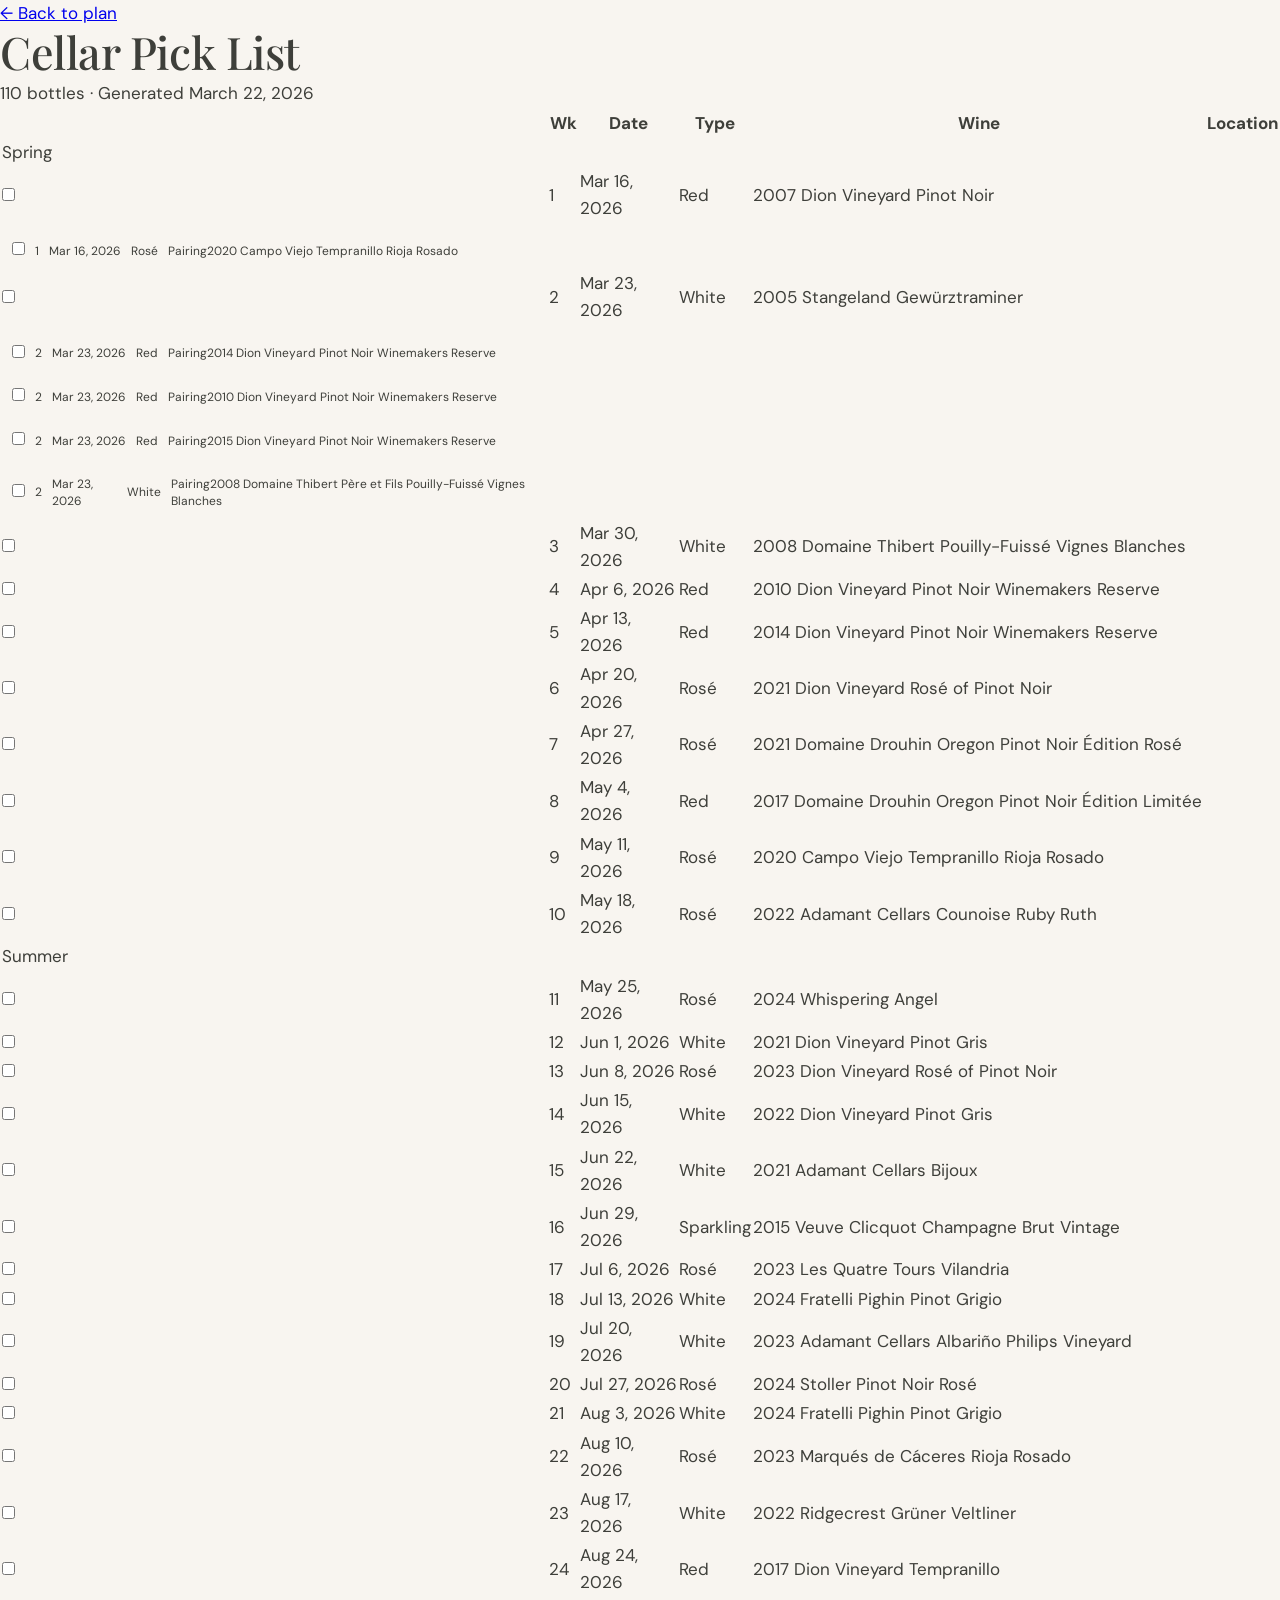
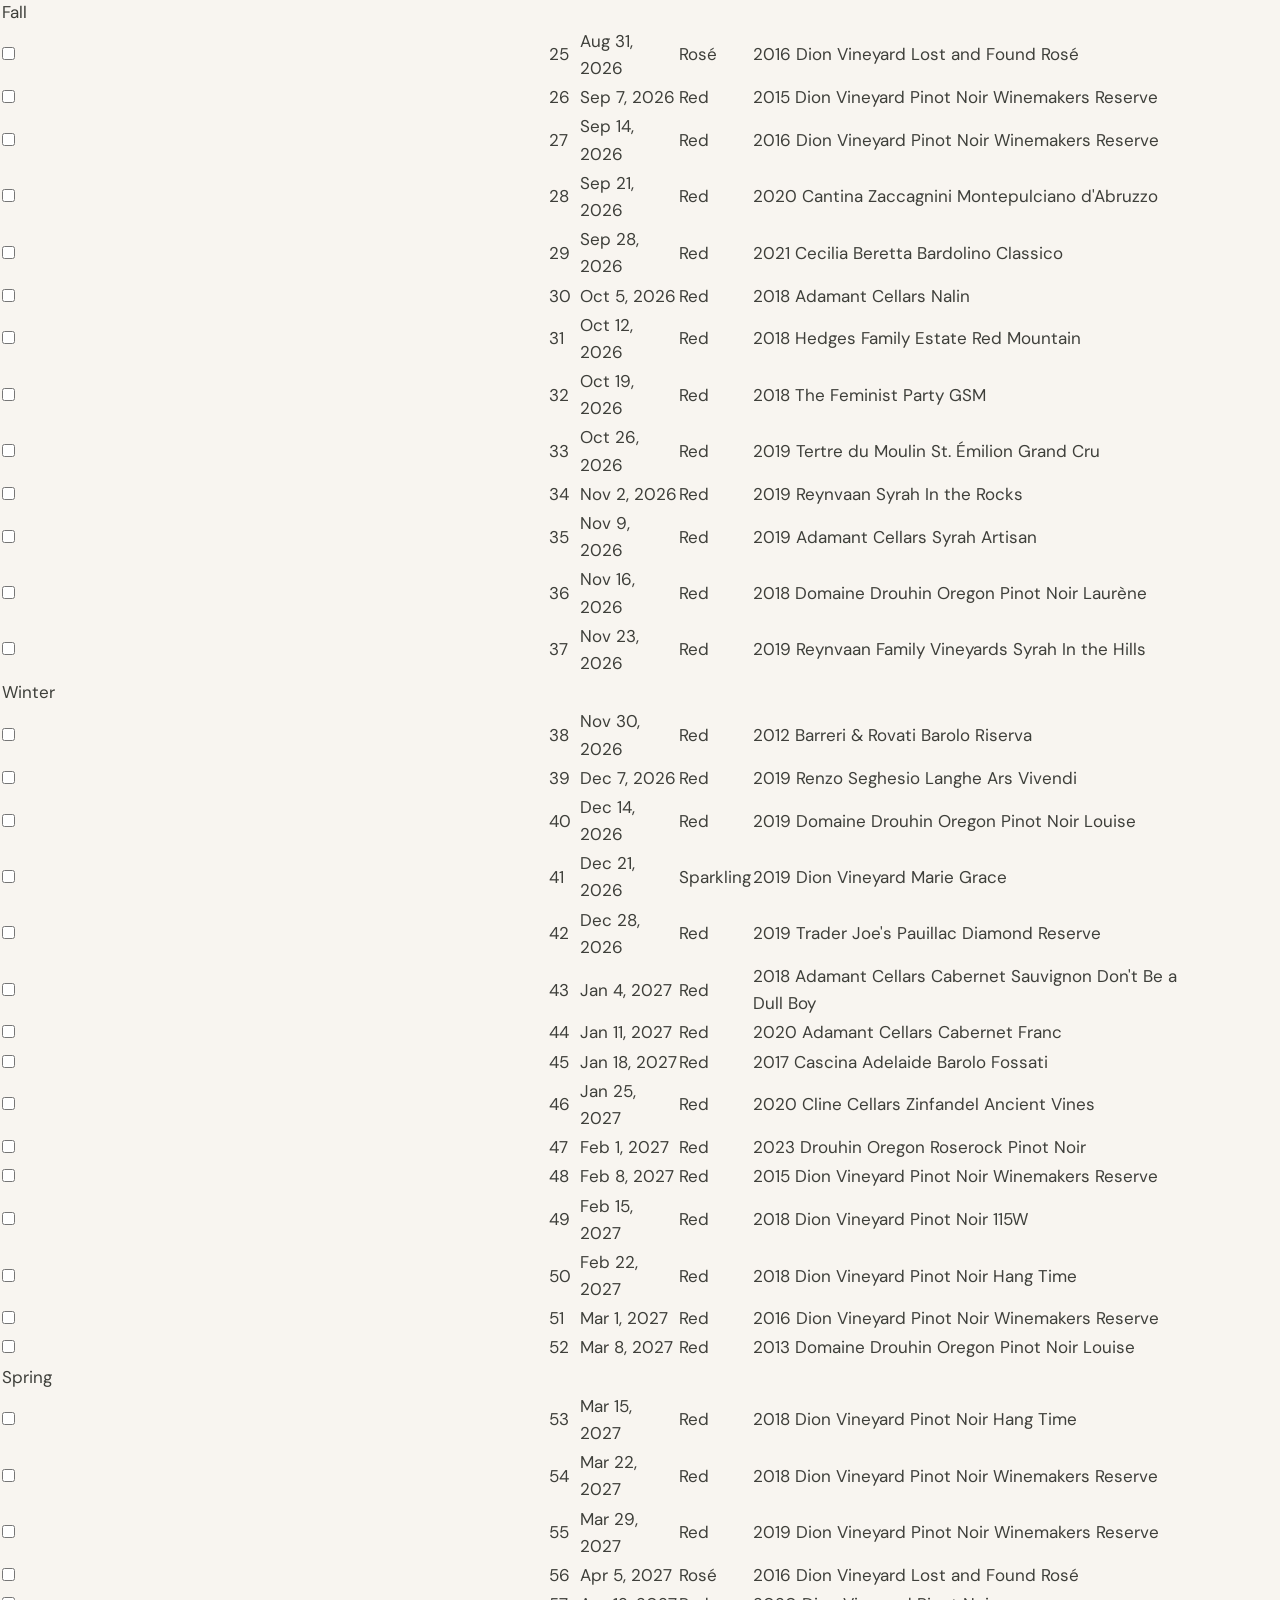
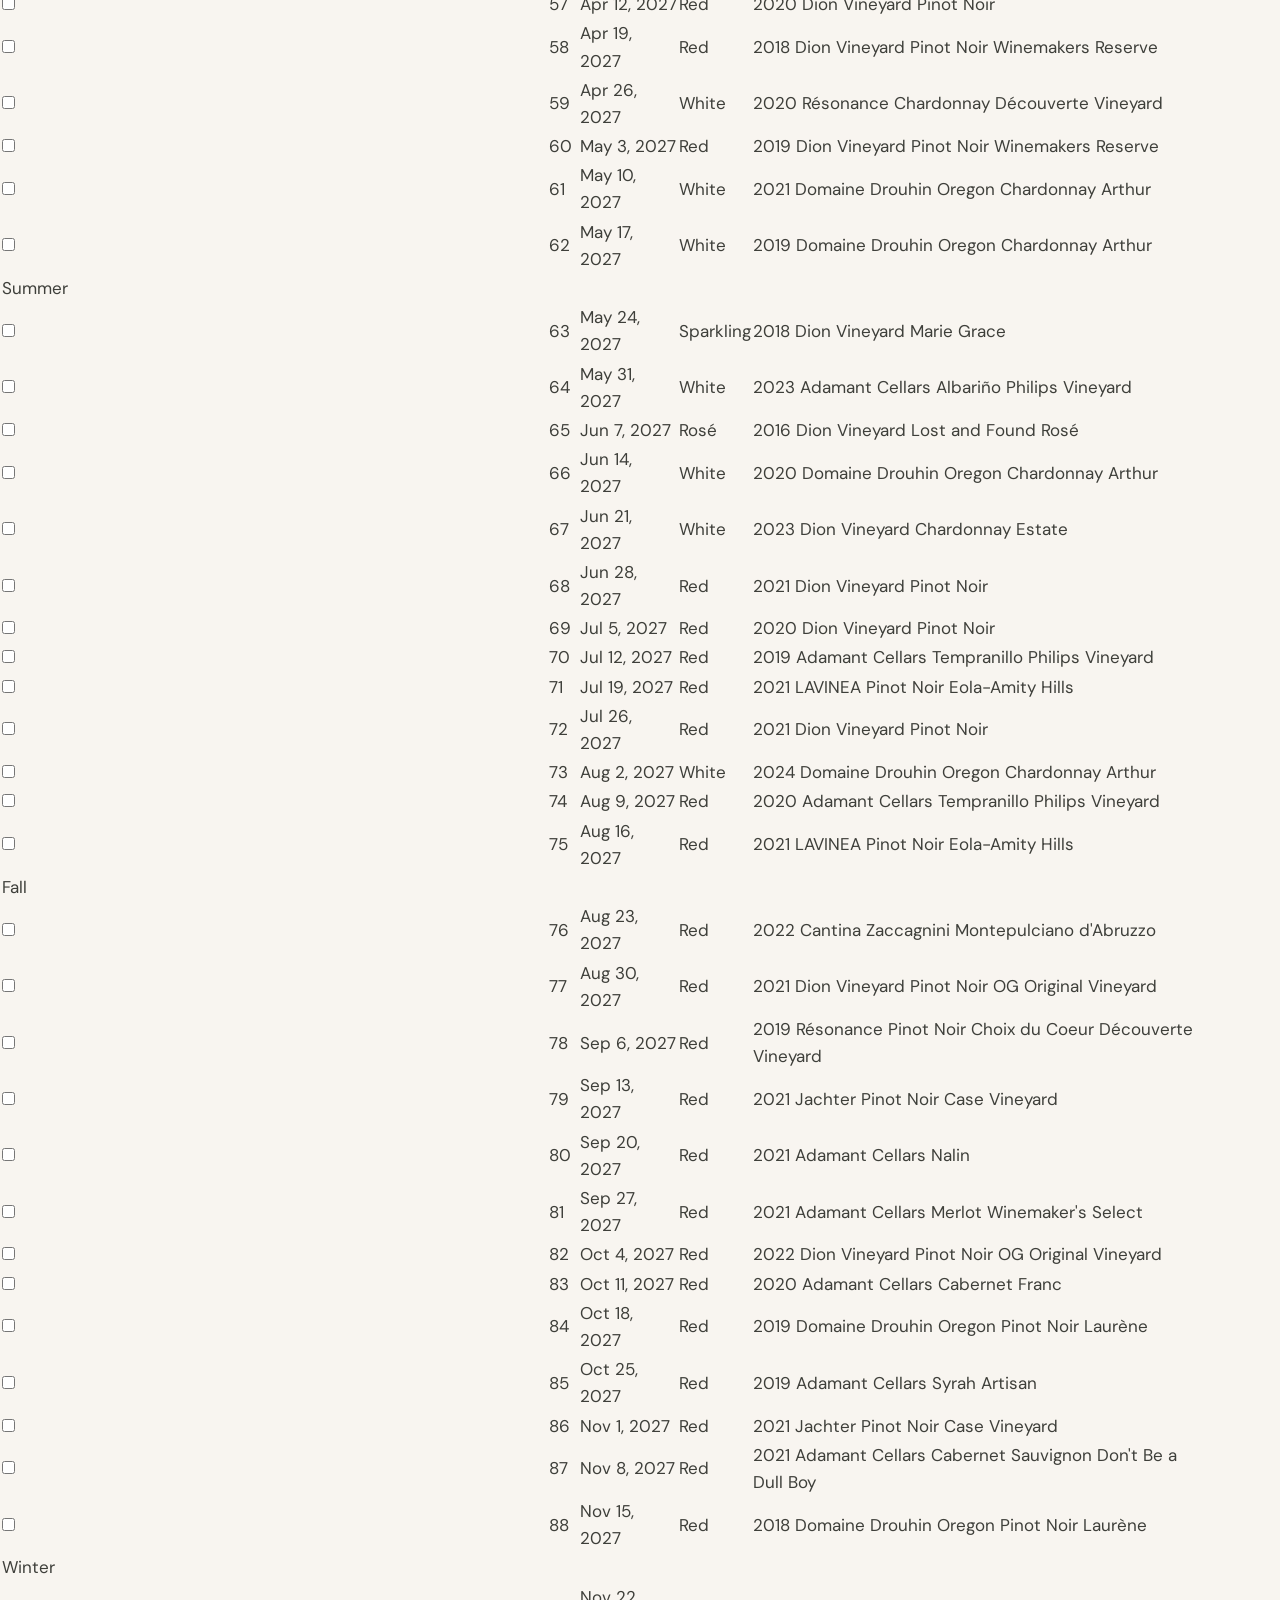
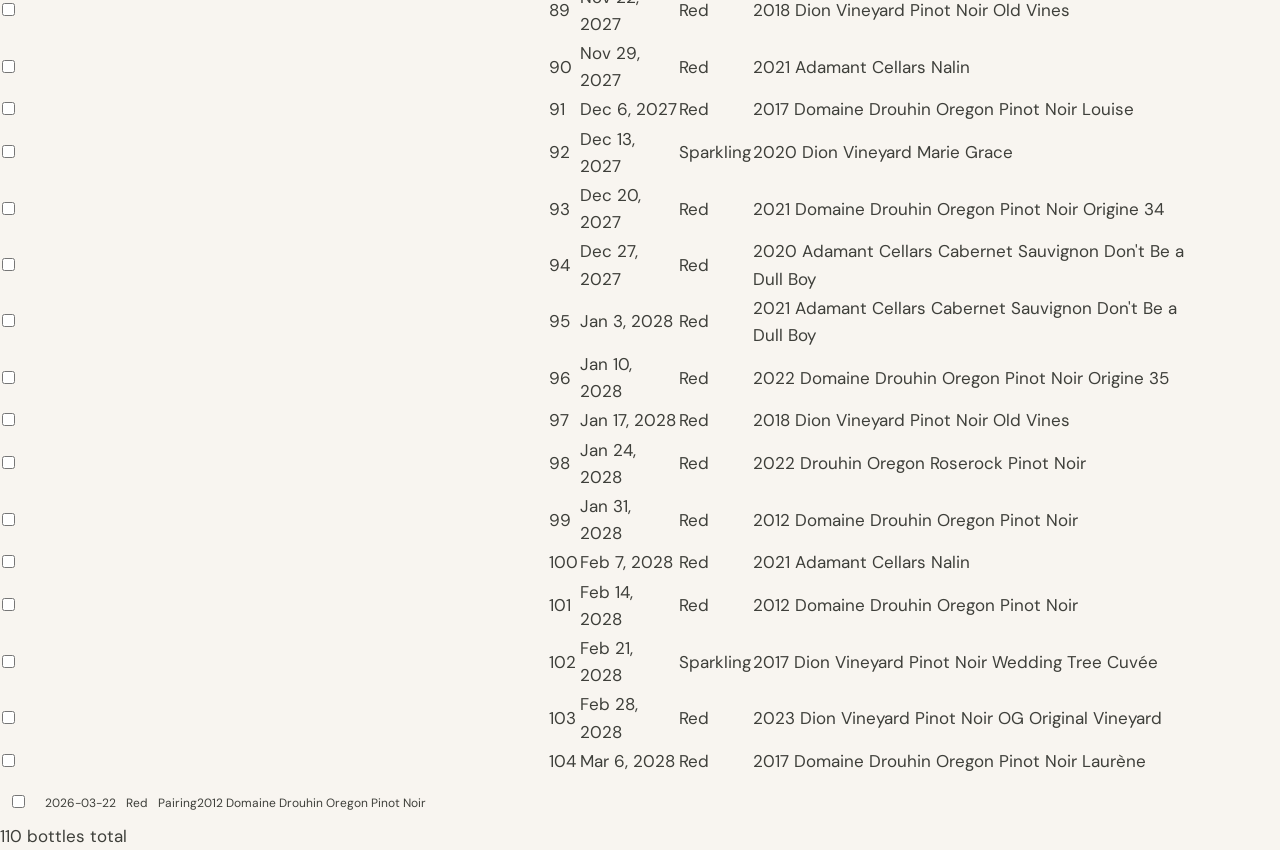
==== site/picklist.html @ 056d1833 "Fix pick list: show pairing suggestion bottles Pairing suggestions were being deduplicated against p" ====
<!DOCTYPE html>
<html lang="en">
<head>
<meta charset="UTF-8">
<meta name="viewport" content="width=device-width, initial-scale=1.0">
<title>The Sommelier — Pick List</title>
<link href="https://fonts.googleapis.com/css2?family=DM+Sans:wght@400;500;600&family=Playfair+Display:ital,wght@0,500;1,400&display=swap" rel="stylesheet">
<link rel="icon" href="favicon.ico" type="image/x-icon">
<link rel="stylesheet" href="style.css">
<link rel="stylesheet" href="picklist.css">
</head>
<body class="picklist-page">

<a href="index.html" class="back-link">&larr; Back to plan</a>
<h1>Cellar Pick List</h1>
<div class="subtitle" id="subtitle">Loading...</div>

<table>
  <thead>
    <tr>
      <th class="check"></th>
      <th class="wk">Wk</th>
      <th class="date-col">Date</th>
      <th>Type</th>
      <th>Wine</th>
      <th>Location</th>
    </tr>
  </thead>
  <tbody id="picklist-body">
  </tbody>
</table>

<div class="total" id="total"></div>

<script>
Promise.all([
  fetch('plan.json').then(function(r) { return r.json(); }),
  fetch('pairing_suggestions.json').then(function(r) { return r.json(); }).catch(function() { return { suggestions: [] }; }),
  fetch('report.json').then(function(r) { return r.json(); }).catch(function() { return {}; })
]).then(function(results) {
  var plan = results[0];
  var pairings = (results[1] && results[1].suggestions) || [];
  var report = results[2] || {};
  var weeks = plan.allWeeks;
  var body = document.getElementById('picklist-body');
  var currentSeason = '';
  var totalBottles = 0;

  // Build location index from report's inventory data if available
  // (report.json doesn't have location, so we'll leave it empty for now
  //  — location data will be added when generate_plan includes it)

  var rows = [];

  weeks.forEach(function(w) {
    rows.push({
      week: w.week, date: w.date, vintage: w.vintage, name: w.name,
      badge: w.badge, urgent: w.urgent, season: w.season, type: 'planned',
      location: w.location || ''
    });
  });

  // Track pairing suggestions already added to avoid duplicates
  var pairingKeys = {};

  pairings.forEach(function(p) {
    if (!p.suggested_bottle) return;
    var sb = p.suggested_bottle;
    var key = sb.vintage + '|' + sb.wine;
    if (pairingKeys[key]) return;
    pairingKeys[key] = true;

    var weekNum = '', weekDate = p.date;
    weeks.forEach(function(w) {
      var ws = new Date(w.date);
      var we = new Date(ws); we.setDate(we.getDate() + 6);
      var pd = new Date(p.date + 'T12:00:00');
      if (pd >= ws && pd <= we) { weekNum = w.week; weekDate = w.date; }
    });

    var badge = (sb.type || 'Red').toLowerCase().replace('rosé', 'rose');
    rows.push({
      week: weekNum, date: weekDate, vintage: String(sb.vintage), name: sb.wine,
      badge: badge, urgent: false, season: '', type: 'pairing',
      location: sb.location || ''
    });
  });

  rows.sort(function(a, b) { return (a.week || 999) - (b.week || 999); });

  var seasonNames = { spring: 'Spring', summer: 'Summer', fall: 'Fall', winter: 'Winter' };

  rows.forEach(function(r) {
    if (r.type === 'planned' && r.season !== currentSeason) {
      currentSeason = r.season;
      var headerRow = document.createElement('tr');
      headerRow.className = 'section-header';
      var headerCell = document.createElement('td');
      headerCell.colSpan = 6;
      headerCell.textContent = seasonNames[r.season] || r.season;
      headerRow.appendChild(headerCell);
      body.appendChild(headerRow);
    }

    var tr = document.createElement('tr');
    if (r.urgent) tr.className = 'urgent-row';
    if (r.type === 'pairing') tr.className = 'pairing-row';

    var typeLabel = r.badge === 'rose' ? 'Rosé' : r.badge.charAt(0).toUpperCase() + r.badge.slice(1);

    var tdCheck = document.createElement('td');
    tdCheck.className = 'check';
    var cb = document.createElement('input');
    cb.type = 'checkbox';
    tdCheck.appendChild(cb);
    tr.appendChild(tdCheck);

    var tdWk = document.createElement('td');
    tdWk.className = 'wk';
    tdWk.textContent = r.week || '';
    tr.appendChild(tdWk);

    var tdDate = document.createElement('td');
    tdDate.className = 'date-col';
    tdDate.textContent = r.date || '';
    tr.appendChild(tdDate);

    var tdType = document.createElement('td');
    var badgeEl = document.createElement('span');
    badgeEl.className = 'type-badge type-' + r.badge;
    badgeEl.textContent = typeLabel;
    tdType.appendChild(badgeEl);
    tr.appendChild(tdType);

    var tdWine = document.createElement('td');
    tdWine.className = 'wine-col';
    if (r.type === 'pairing') {
      var pLabel = document.createElement('span');
      pLabel.className = 'pairing-label';
      pLabel.textContent = 'Pairing';
      tdWine.appendChild(pLabel);
    }
    var vSpan = document.createElement('span');
    vSpan.className = 'vintage';
    vSpan.textContent = r.vintage;
    tdWine.appendChild(vSpan);
    tdWine.appendChild(document.createTextNode(' ' + r.name));
    tr.appendChild(tdWine);

    var tdLoc = document.createElement('td');
    tdLoc.className = 'loc';
    tdLoc.textContent = r.location;
    tr.appendChild(tdLoc);

    body.appendChild(tr);
    totalBottles++;
  });

  document.getElementById('subtitle').textContent =
    totalBottles + ' bottles \u00b7 Generated ' + (plan.changelog ? plan.changelog.date : 'today');
  document.getElementById('total').textContent = totalBottles + ' bottles total';
});
</script>
</body>
</html>
---- site/style.css ----
:root {
  --bg: #f8f5f0;
  --surface: #ffffff;
  --surface-alt: #f0ece4;
  --border: #dfd7ca;
  --border-strong: #c5bdb0;
  --heading: #3e3f3a;
  --text: #3e3f3a;
  --muted: #8e8c84;
  --accent: #325d88;
  --accent-light: #d6dfe7;
  --urgent: #d9534f;
  --urgent-bg: #f7dddc;
  --evolution: #29abe0;
  --evolution-bg: #d4eef9;
  --special-bg: #f5f1e8;
  --sparkling: #29abe0;
  --rose: #e83e8c;
  --white-wine: #c49b2a;
  --red-wine: #8b3a3a;
}

* { box-sizing: border-box; margin: 0; padding: 0; }

body {
  background: var(--bg);
  color: var(--text);
  font-family: 'DM Sans', sans-serif;
  font-weight: 400;
  font-size: 17px;
  line-height: 1.6;
  min-height: 100vh;
}

/* ═══════════════════════════════════════
   HEADER — masthead layout
   Brand left, stats right, vertically centered
   ═══════════════════════════════════════ */
header {
  background: var(--surface);
  border-bottom: 1px solid var(--border);
  padding: 40px 48px;
  display: flex;
  align-items: center;
  justify-content: space-between;
  gap: 48px;
}

.header-brand {
  display: flex;
  align-items: center;
  gap: 24px;
  flex-shrink: 0;
}

.header-logo {
  height: 120px;
  width: 120px;
  object-fit: cover;
  flex-shrink: 0;
  border-radius: 50%;
  box-shadow: 0 2px 12px rgba(0,0,0,0.08);
}

.header-text {
  flex: 1;
}

h1 {
  font-family: 'Playfair Display', serif;
  font-size: clamp(1.8rem, 3.5vw, 2.8rem);
  font-weight: 500;
  line-height: 1.1;
  color: var(--heading);
  letter-spacing: -0.01em;
  margin-bottom: 4px;
}

h1 em {
  font-style: italic;
  color: var(--accent);
  font-weight: 400;
}

.header-tagline {
  font-family: 'Playfair Display', serif;
  font-size: 0.95rem;
  font-style: italic;
  color: var(--muted);
  margin-bottom: 4px;
}

.header-sub {
  font-size: 12px;
  color: var(--border-strong);
  letter-spacing: 1.5px;
  text-transform: uppercase;
  font-weight: 500;
}

.header-updated {
  font-size: 12px;
  color: var(--muted);
  margin-top: 4px;
  font-style: italic;
}

/* Stats — right column */
.stats {
  display: flex;
  gap: 0;
  flex-wrap: nowrap;
  flex-shrink: 0;
  padding-left: 48px;
  border-left: 1px solid var(--border);
}

.stat {
  padding: 0 28px;
  border-right: 1px solid var(--border);
  text-align: center;
}

.stat:first-child {
  padding-left: 0;
}

.stat:last-child {
  border-right: none;
  padding-right: 0;
}

.stat-num {
  font-family: 'Playfair Display', serif;
  font-size: 2rem;
  font-weight: 500;
  color: var(--accent);
  line-height: 1;
  display: block;
  letter-spacing: -0.02em;
}

.stat-lbl {
  font-size: 10px;
  letter-spacing: 1.2px;
  text-transform: uppercase;
  color: var(--muted);
  display: block;
  margin-top: 6px;
  font-weight: 500;
  white-space: nowrap;
}

/* ═══════════════════════════════════════
   TABS
   ═══════════════════════════════════════ */
.year-tabs {
  display: flex;
  background: var(--surface);
  border-bottom: 1px solid var(--border);
  padding: 0 48px;
  overflow-x: auto;
  -webkit-overflow-scrolling: touch;
  scrollbar-width: none;
}

.year-tabs::-webkit-scrollbar { display: none; }

.year-tab {
  flex-shrink: 0;
  padding: 16px 20px;
  font-family: 'DM Sans', sans-serif;
  font-size: 13px;
  font-weight: 500;
  color: var(--muted);
  cursor: pointer;
  border: none;
  border-bottom: 2px solid transparent;
  background: none;
  transition: color 0.15s, border-color 0.15s;
  white-space: nowrap;
  min-height: 44px;
}

.year-tab:hover { color: var(--heading); }
.year-tab.active { color: var(--accent); border-bottom-color: var(--accent); }

/* ═══════════════════════════════════════
   LEGEND (unused but kept for structure)
   ═══════════════════════════════════════ */
.legend {
  display: flex;
  flex-wrap: wrap;
  gap: 10px 20px;
  padding: 14px 48px;
  border-bottom: 1px solid var(--border);
  background: var(--surface-alt);
}

.legend.hidden { display: none; }

.legend-item {
  display: flex;
  align-items: center;
  gap: 7px;
  font-size: 11px;
  letter-spacing: 0.5px;
  color: var(--muted);
  font-weight: 500;
  text-transform: uppercase;
}

.dot {
  width: 8px;
  height: 8px;
  border-radius: 50%;
  flex-shrink: 0;
}

/* ═══════════════════════════════════════
   FILTER BAR — sticky with refined shadow
   ═══════════════════════════════════════ */
.controls {
  padding: 12px 48px;
  display: flex;
  gap: 8px;
  flex-wrap: wrap;
  align-items: center;
  border-bottom: 1px solid var(--border);
  background: var(--surface);
  position: sticky;
  top: 0;
  z-index: 100;
  box-shadow: 0 1px 8px rgba(0,0,0,0.06);
}

.controls.hidden { display: none; }

.filter-btn {
  display: inline-flex;
  align-items: center;
  gap: 5px;
  background: transparent;
  border: 1px solid var(--border);
  color: var(--muted);
  padding: 0 14px;
  height: 34px;
  min-height: 34px;
  font-family: 'DM Sans', sans-serif;
  font-size: 12px;
  font-weight: 500;
  letter-spacing: 0.3px;
  cursor: pointer;
  transition: all 0.15s;
  border-radius: 100px;
  white-space: nowrap;
}

.filter-btn svg { flex-shrink: 0; }

.filter-btn:hover {
  border-color: var(--border-strong);
  color: var(--text);
}

.filter-btn.active {
  background: var(--accent);
  border-color: var(--accent);
  color: #fff;
}

.filter-divider {
  width: 1px;
  height: 22px;
  background: var(--border);
  margin: 0 4px;
  flex-shrink: 0;
}

/* ═══════════════════════════════════════
   QUARTERS — seasonal section headers
   ═══════════════════════════════════════ */
.quarter { padding: 48px 48px 0; }

.quarter-header {
  display: flex;
  align-items: baseline;
  gap: 12px;
  margin-bottom: 24px;
  padding-bottom: 14px;
  border-bottom: 1px solid var(--border);
  flex-wrap: wrap;
}

.quarter-title {
  font-family: 'Playfair Display', serif;
  font-size: 1.5rem;
  font-weight: 500;
  color: var(--heading);
  letter-spacing: -0.01em;
}

.quarter-sub {
  font-size: 12px;
  color: var(--muted);
  font-weight: 500;
  text-transform: uppercase;
  letter-spacing: 1px;
}

.quarter-note {
  margin-left: auto;
  font-size: 13px;
  color: var(--muted);
  font-family: 'Playfair Display', serif;
  font-style: italic;
}

/* ═══════════════════════════════════════
   WEEK CARDS — the core content
   ═══════════════════════════════════════ */
.weeks-grid {
  display: grid;
  grid-template-columns: repeat(auto-fill, minmax(300px, 1fr));
  gap: 16px;
  padding-bottom: 48px;
}

.week-card {
  background: var(--surface);
  border: 1px solid var(--border);
  border-radius: 8px;
  padding: 20px 22px 18px;
  transition: box-shadow 0.18s, transform 0.18s;
  position: relative;
  overflow: hidden;
}

.week-card:hover {
  box-shadow: 0 4px 20px rgba(0,0,0,0.08);
  transform: translateY(-2px);
}

.week-card.urgent {
  border-left: 4px solid var(--urgent);
}

.week-card.special {
  border-left: 4px solid var(--accent);
}

.week-card.evolution-card {
  border-left: 4px solid var(--evolution);
}

.card-top {
  display: flex;
  justify-content: space-between;
  align-items: center;
  margin-bottom: 14px;
}

.week-num {
  font-size: 13px;
  font-weight: 600;
  letter-spacing: 1px;
  text-transform: uppercase;
  color: var(--muted);
}

.week-date {
  font-size: 14px;
  color: var(--muted);
}

.badge {
  display: inline-flex;
  align-items: center;
  gap: 5px;
  font-size: 12px;
  font-weight: 600;
  letter-spacing: 0.8px;
  text-transform: uppercase;
  padding: 3px 10px;
  border-radius: 100px;
  margin-bottom: 12px;
}

.badge svg { flex-shrink: 0; }

.badge-sparkling { background: #e8f5fb; color: var(--sparkling); }
.badge-rose      { background: #fce4ef; color: var(--rose); }
.badge-white     { background: #f7f0dc; color: var(--white-wine); }
.badge-red       { background: #f5e8e8; color: var(--red-wine); }

.wine-name {
  font-family: 'Playfair Display', serif;
  font-size: 1.2rem;
  font-weight: 500;
  color: var(--heading);
  line-height: 1.3;
  margin-bottom: 4px;
}

.wine-vintage {
  color: var(--accent);
  font-style: italic;
  font-weight: 400;
}

.wine-appellation {
  font-size: 14px;
  color: var(--muted);
  margin-top: 4px;
  line-height: 1.5;
}

.wine-meta {
  display: flex;
  gap: 16px;
  margin-top: 12px;
  padding-top: 10px;
  border-top: 1px solid var(--border);
  flex-wrap: wrap;
}

.meta-item {
  font-size: 14px;
  color: var(--muted);
  display: flex;
  align-items: center;
  gap: 5px;
}

.meta-item span {
  color: var(--text);
  font-weight: 600;
}

.occasion-tag {
  margin-top: 10px;
  font-size: 11px;
  font-weight: 600;
  letter-spacing: 0.5px;
  text-transform: uppercase;
  color: var(--accent);
  display: flex;
  align-items: center;
  gap: 6px;
}

.occasion-tag::before {
  content: '';
  width: 5px;
  height: 5px;
  border-radius: 50%;
  background: var(--accent);
  flex-shrink: 0;
}

.urgent-flag {
  margin-top: 8px;
  font-size: 11px;
  font-weight: 600;
  letter-spacing: 0.5px;
  text-transform: uppercase;
  color: var(--urgent);
  display: flex;
  align-items: center;
  gap: 6px;
}

.urgent-flag::before { content: '⚠'; font-size: 10px; }

.evolution-flag {
  margin-top: 8px;
  font-size: 11px;
  font-weight: 600;
  letter-spacing: 0.5px;
  text-transform: uppercase;
  color: var(--evolution);
  display: flex;
  align-items: center;
  gap: 6px;
}

.evolution-flag::before { content: '◉'; font-size: 10px; }

.note-text {
  font-family: 'DM Sans', sans-serif;
  font-size: 14px;
  font-style: italic;
  color: var(--muted);
  margin-top: 12px;
  line-height: 1.65;
  border-left: 2px solid var(--border-strong);
  padding-left: 10px;
}

/* ═══════════════════════════════════════
   CALENDAR VIEW
   ═══════════════════════════════════════ */
#calendar-view {
  display: none;
  padding: 48px;
}

#calendar-view.visible { display: block; }

.cal-year-header {
  font-family: 'Playfair Display', serif;
  font-size: 1.6rem;
  font-weight: 500;
  color: var(--heading);
  margin: 0 0 28px;
  padding-bottom: 14px;
  border-bottom: 1px solid var(--border);
  display: flex;
  align-items: baseline;
  gap: 14px;
  letter-spacing: -0.01em;
}

.cal-year-sub {
  font-family: 'DM Sans', sans-serif;
  font-size: 11px;
  font-weight: 500;
  letter-spacing: 1.5px;
  text-transform: uppercase;
  color: var(--muted);
}

.cal-grid {
  display: grid;
  grid-template-columns: repeat(auto-fill, minmax(280px, 1fr));
  gap: 20px;
  margin-bottom: 56px;
}

.cal-month {
  background: var(--surface);
  border: 1px solid var(--border);
  border-radius: 8px;
  overflow: hidden;
}

.cal-month-header {
  background: var(--surface-alt);
  padding: 12px 18px;
  border-bottom: 1px solid var(--border);
  display: flex;
  align-items: baseline;
  justify-content: space-between;
}

.cal-month-name {
  font-family: 'Playfair Display', serif;
  font-size: 1.05rem;
  font-weight: 500;
  color: var(--heading);
}

.cal-month-count {
  font-size: 11px;
  font-weight: 500;
  letter-spacing: 0.5px;
  color: var(--muted);
  text-transform: uppercase;
}

.cal-entries { padding: 4px 0; }

.cal-entry {
  display: flex;
  align-items: flex-start;
  gap: 10px;
  padding: 10px 18px;
  border-bottom: 1px solid var(--border);
  transition: background 0.13s;
}

.cal-entry:last-child { border-bottom: none; }
.cal-entry:hover { background: var(--surface-alt); }

.cal-week-pill {
  flex-shrink: 0;
  width: 30px;
  height: 30px;
  border-radius: 50%;
  background: var(--surface-alt);
  border: 1px solid var(--border);
  display: flex;
  align-items: center;
  justify-content: center;
  font-size: 10px;
  font-weight: 600;
  color: var(--muted);
  margin-top: 2px;
}

.cal-week-pill.urgent-pill    { background: var(--urgent-bg); color: var(--urgent); border-color: #f5c6c4; }
.cal-week-pill.special-pill   { background: var(--accent-light); color: var(--accent); border-color: #e8c8d0; }
.cal-week-pill.evolution-pill { background: var(--evolution-bg); color: var(--evolution); border-color: #c0d8ef; }

.cal-type-dot {
  width: 14px;
  height: 14px;
  flex-shrink: 0;
  margin-top: 4px;
}

.cal-entry-body { flex: 1; min-width: 0; }

.cal-entry-date {
  font-size: 11px;
  color: var(--muted);
  margin-bottom: 2px;
  font-weight: 500;
}

.cal-entry-name {
  font-family: 'Playfair Display', serif;
  font-size: 0.95rem;
  font-weight: 500;
  color: var(--heading);
  line-height: 1.3;
  white-space: nowrap;
  overflow: hidden;
  text-overflow: ellipsis;
}

.cal-entry-vintage { color: var(--accent); font-style: italic; font-weight: 400; }

.cal-entry-sub {
  font-size: 11px;
  color: var(--muted);
  margin-top: 2px;
}

.cal-entry-flags {
  display: flex;
  gap: 5px;
  margin-top: 5px;
  flex-wrap: wrap;
}

.cal-flag {
  font-size: 9px;
  font-weight: 600;
  letter-spacing: 0.5px;
  text-transform: uppercase;
  padding: 2px 7px;
  border-radius: 100px;
}

.cal-flag.urgent    { background: var(--urgent-bg); color: var(--urgent); }
.cal-flag.special   { background: var(--accent-light); color: var(--accent); }
.cal-flag.evolution { background: var(--evolution-bg); color: var(--evolution); }
.cal-flag.occasion  { background: #f5edd8; color: var(--white-wine); }

/* ═══════════════════════════════════════
   CHANGELOG VIEW
   ═══════════════════════════════════════ */
#changelog-view {
  display: none;
  padding: 48px;
}

#changelog-view.visible { display: block; }

.changelog-header-card {
  background: var(--surface);
  border: 1px solid var(--border);
  border-radius: 8px;
  padding: 28px 32px;
  margin-bottom: 36px;
  max-width: 720px;
}

.changelog-header-card h2 {
  font-family: 'Playfair Display', serif;
  font-size: 1.4rem;
  font-weight: 500;
  color: var(--heading);
  margin-bottom: 8px;
}

.changelog-date {
  font-size: 12px;
  font-weight: 600;
  letter-spacing: 1px;
  text-transform: uppercase;
  color: var(--accent);
  margin-bottom: 12px;
}

.changelog-summary {
  font-size: 14px;
  color: var(--muted);
  line-height: 1.7;
}

.changelog-section {
  margin-bottom: 32px;
}

.changelog-section-title {
  font-family: 'DM Sans', sans-serif;
  font-size: 11px;
  font-weight: 600;
  letter-spacing: 1.5px;
  text-transform: uppercase;
  color: var(--muted);
  margin-bottom: 12px;
  padding-bottom: 8px;
  border-bottom: 1px solid var(--border);
}

.changelog-items {
  display: flex;
  flex-direction: column;
  gap: 8px;
}

.changelog-item {
  display: flex;
  align-items: flex-start;
  gap: 12px;
  padding: 14px 18px;
  border-radius: 8px;
  border: 1px solid transparent;
}

.changelog-item.added   { background: #e9f3db; border-color: #c5e09a; }
.changelog-item.fixed   { background: #fde5d8; border-color: #f9b78e; }
.changelog-item.removed { background: #f7dddc; border-color: #ecb1af; }

.changelog-week-pill {
  flex-shrink: 0;
  font-size: 10px;
  font-weight: 700;
  padding: 3px 8px;
  border-radius: 100px;
  white-space: nowrap;
}

.changelog-item.added   .changelog-week-pill { background: #c5e09a; color: #3b4f1e; }
.changelog-item.fixed   .changelog-week-pill { background: #f9b78e; color: #623218; }
.changelog-item.removed .changelog-week-pill { background: #ecb1af; color: #572120; }

.changelog-type-badge {
  flex-shrink: 0;
  font-size: 9px;
  font-weight: 700;
  letter-spacing: 0.8px;
  text-transform: uppercase;
  padding: 3px 8px;
  border-radius: 100px;
}

.changelog-item.added   .changelog-type-badge { background: #c5e09a; color: #3b4f1e; }
.changelog-item.fixed   .changelog-type-badge { background: #f9b78e; color: #623218; }
.changelog-item.removed .changelog-type-badge { background: #ecb1af; color: #572120; }

.changelog-description {
  font-size: 13px;
  color: var(--text);
  line-height: 1.55;
  flex: 1;
}

/* Footer */
footer {
  margin-top: 48px;
  padding: 32px 48px;
  border-top: 1px solid var(--border);
  background: var(--surface-alt);
  font-size: 13px;
  color: var(--muted);
  line-height: 1.8;
}

footer strong { color: var(--text); font-weight: 600; }

/* Empty state */
.empty-state {
  padding: 64px 48px;
  color: var(--muted);
  font-family: 'Playfair Display', serif;
  font-size: 1.05rem;
  font-style: italic;
}

/* Plan view */
#plan-view { display: block; }
#plan-view.hidden { display: none; }

/* ═══════════════════════════════════════
   RESPONSIVE — mobile
   ═══════════════════════════════════════ */
@media (max-width: 640px) {
  header {
    padding: 28px 16px 24px;
    flex-direction: column;
    align-items: flex-start;
    gap: 24px;
  }

  .header-logo {
    height: 80px;
    width: 80px;
  }

  .stats {
    padding-left: 0;
    border-left: none;
    display: grid;
    grid-template-columns: 1fr 1fr;
    gap: 20px;
    width: 100%;
  }

  .stat {
    border-right: none;
    padding: 0;
    text-align: left;
    border-bottom: 1px solid var(--border);
    padding-bottom: 16px;
  }

  .stat:nth-child(3),
  .stat:last-child {
    border-bottom: none;
    padding-bottom: 0;
  }

  .year-tabs { padding: 0 16px; }
  .legend    { padding: 12px 16px; }
  .controls  { padding: 10px 16px; }
  .quarter   { padding: 28px 16px 0; }
  .quarter-note { display: none; }

  .weeks-grid { grid-template-columns: 1fr; gap: 12px; padding-bottom: 28px; }

  #calendar-view  { padding: 16px; }
  #changelog-view { padding: 16px; }
  .cal-grid { grid-template-columns: 1fr; }

  .changelog-header-card { padding: 20px; }
  footer { padding: 24px 16px; }
  .empty-state { padding: 40px 16px; }
}

/* ═══════════════════════════════════════
   RESPONSIVE — tablet
   ═══════════════════════════════════════ */
@media (min-width: 641px) and (max-width: 1024px) {
  header {
    padding: 32px 28px;
    flex-direction: column;
    align-items: flex-start;
    gap: 24px;
  }

  .stats {
    padding-left: 0;
    border-left: none;
    border-top: 1px solid var(--border);
    padding-top: 20px;
  }

  .year-tabs { padding: 0 28px; }
  .legend    { padding: 12px 28px; }
  .controls  { padding: 12px 28px; }
  .quarter   { padding: 36px 28px 0; }
  #calendar-view  { padding: 28px; }
  #changelog-view { padding: 28px; }
}

/* ═══════════════════════════════════════
   PAIRING INDICATORS
   ═══════════════════════════════════════ */
.pairing-row {
  display: flex;
  align-items: center;
  gap: 10px;
  margin-top: 10px;
  padding: 8px 10px;
  border-radius: 6px;
  font-size: 12px;
  line-height: 1.4;
}

.pairing-row.good {
  background: #e9f3db;
  border: 1px solid #c5e09a;
  color: #3b4f1e;
}

.pairing-row.sommelier {
  background: var(--accent-light);
  border: 1px solid var(--accent);
  color: #142536;
}

.pairing-row.partial {
  background: var(--surface-alt);
  border: 1px solid var(--border);
  color: var(--muted);
}

.pairing-row .pairing-icon {
  flex-shrink: 0;
  font-size: 14px;
}

.pairing-row .pairing-meal {
  font-weight: 600;
}

.pairing-row .pairing-detail {
  font-size: 13px;
  opacity: 0.85;
}

.pairing-meta {
  font-size: 12px;
  margin-top: 4px;
  opacity: 0.75;
}

.pairing-meta span {
  font-weight: 600;
  opacity: 1;
}

.legend-group {
  display: flex;
  flex-wrap: wrap;
  gap: 10px 20px;
  align-items: center;
}

.legend-separator {
  width: 1px;
  height: 18px;
  background: var(--border-strong);
  margin: 0 8px;
  flex-shrink: 0;
}
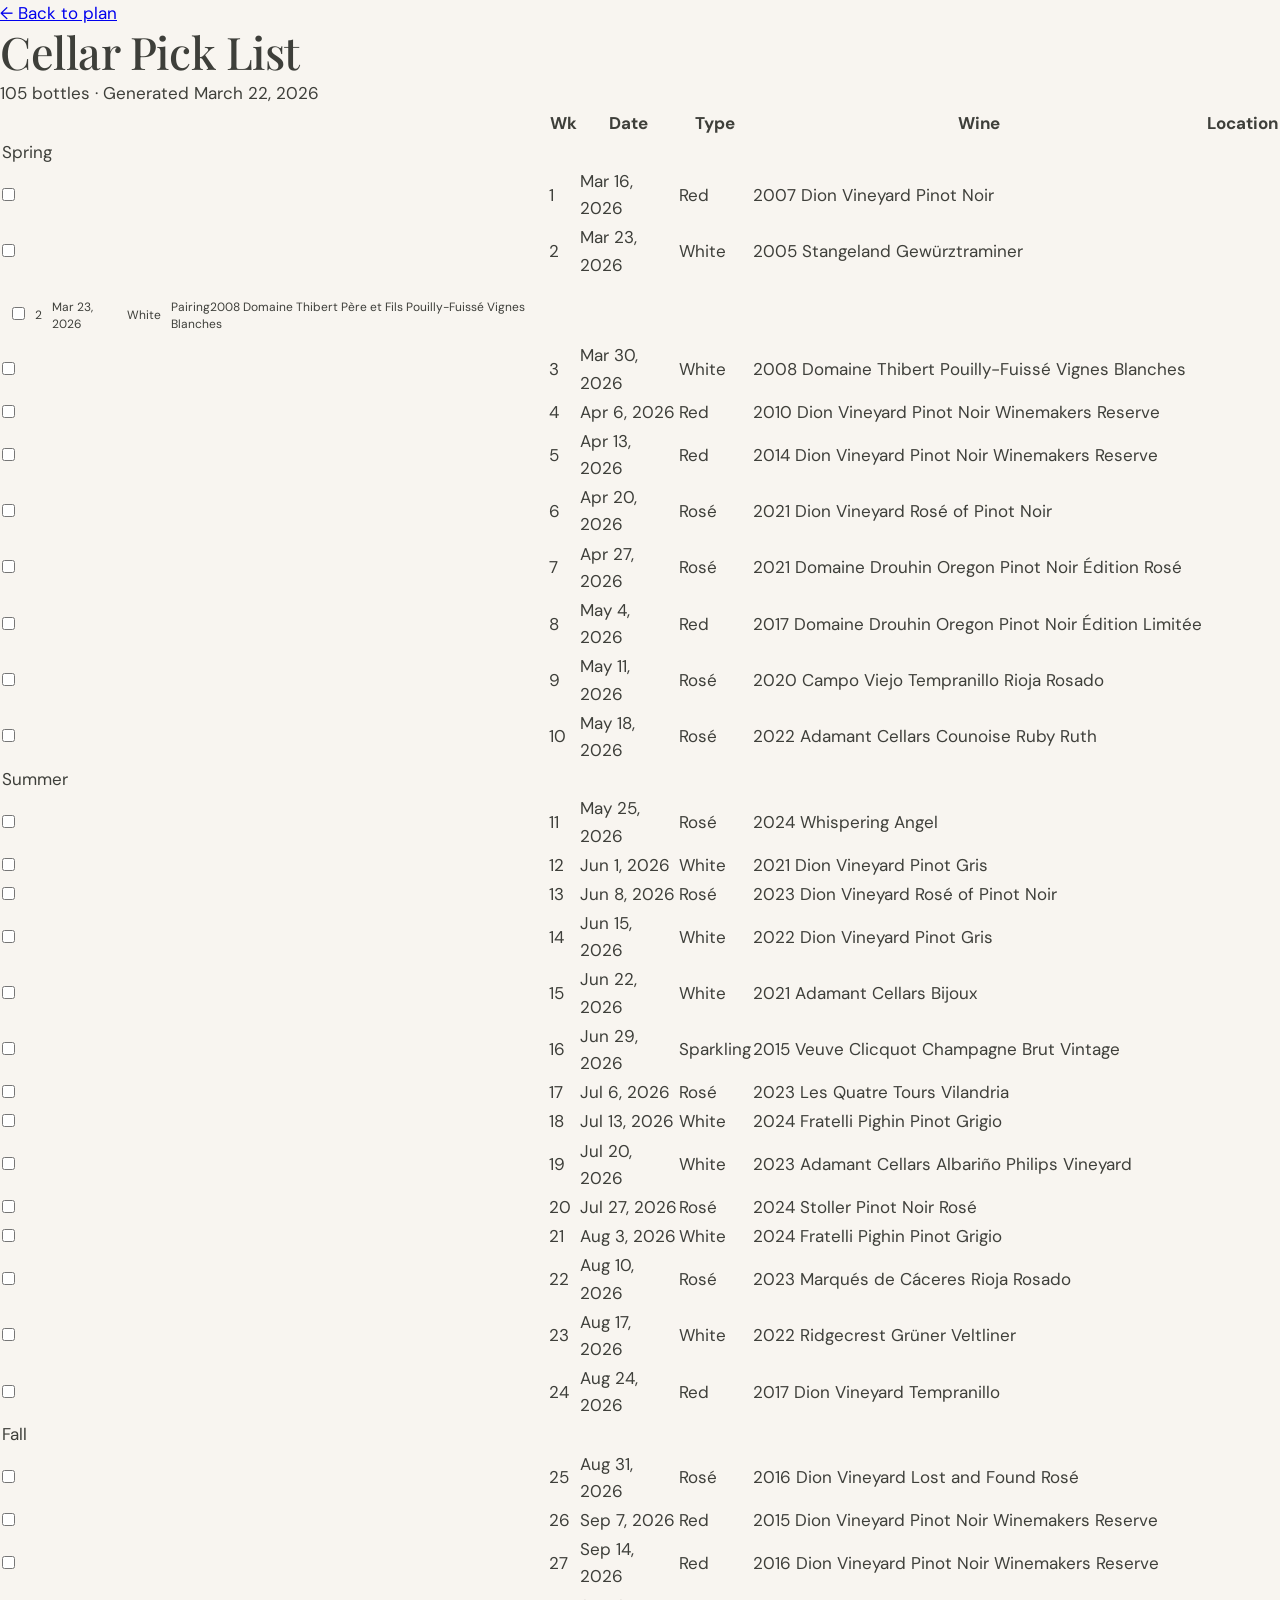
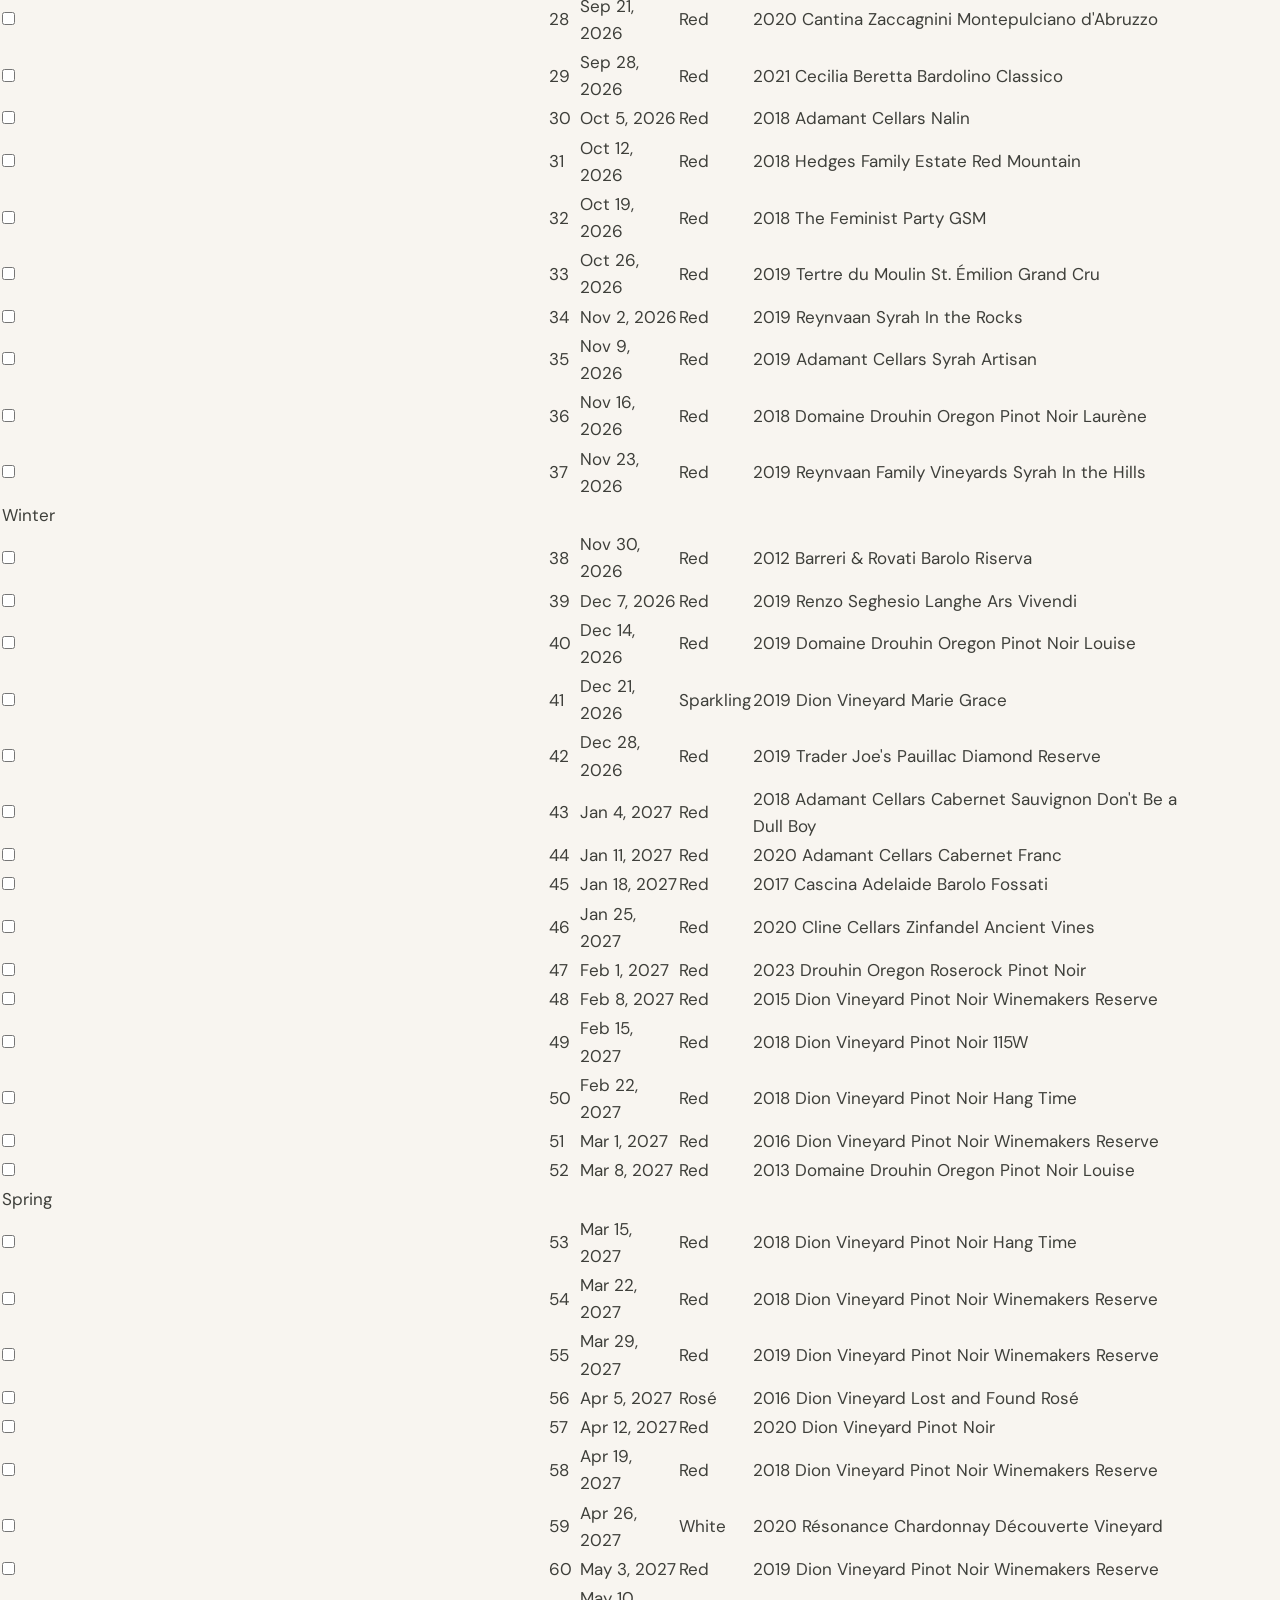
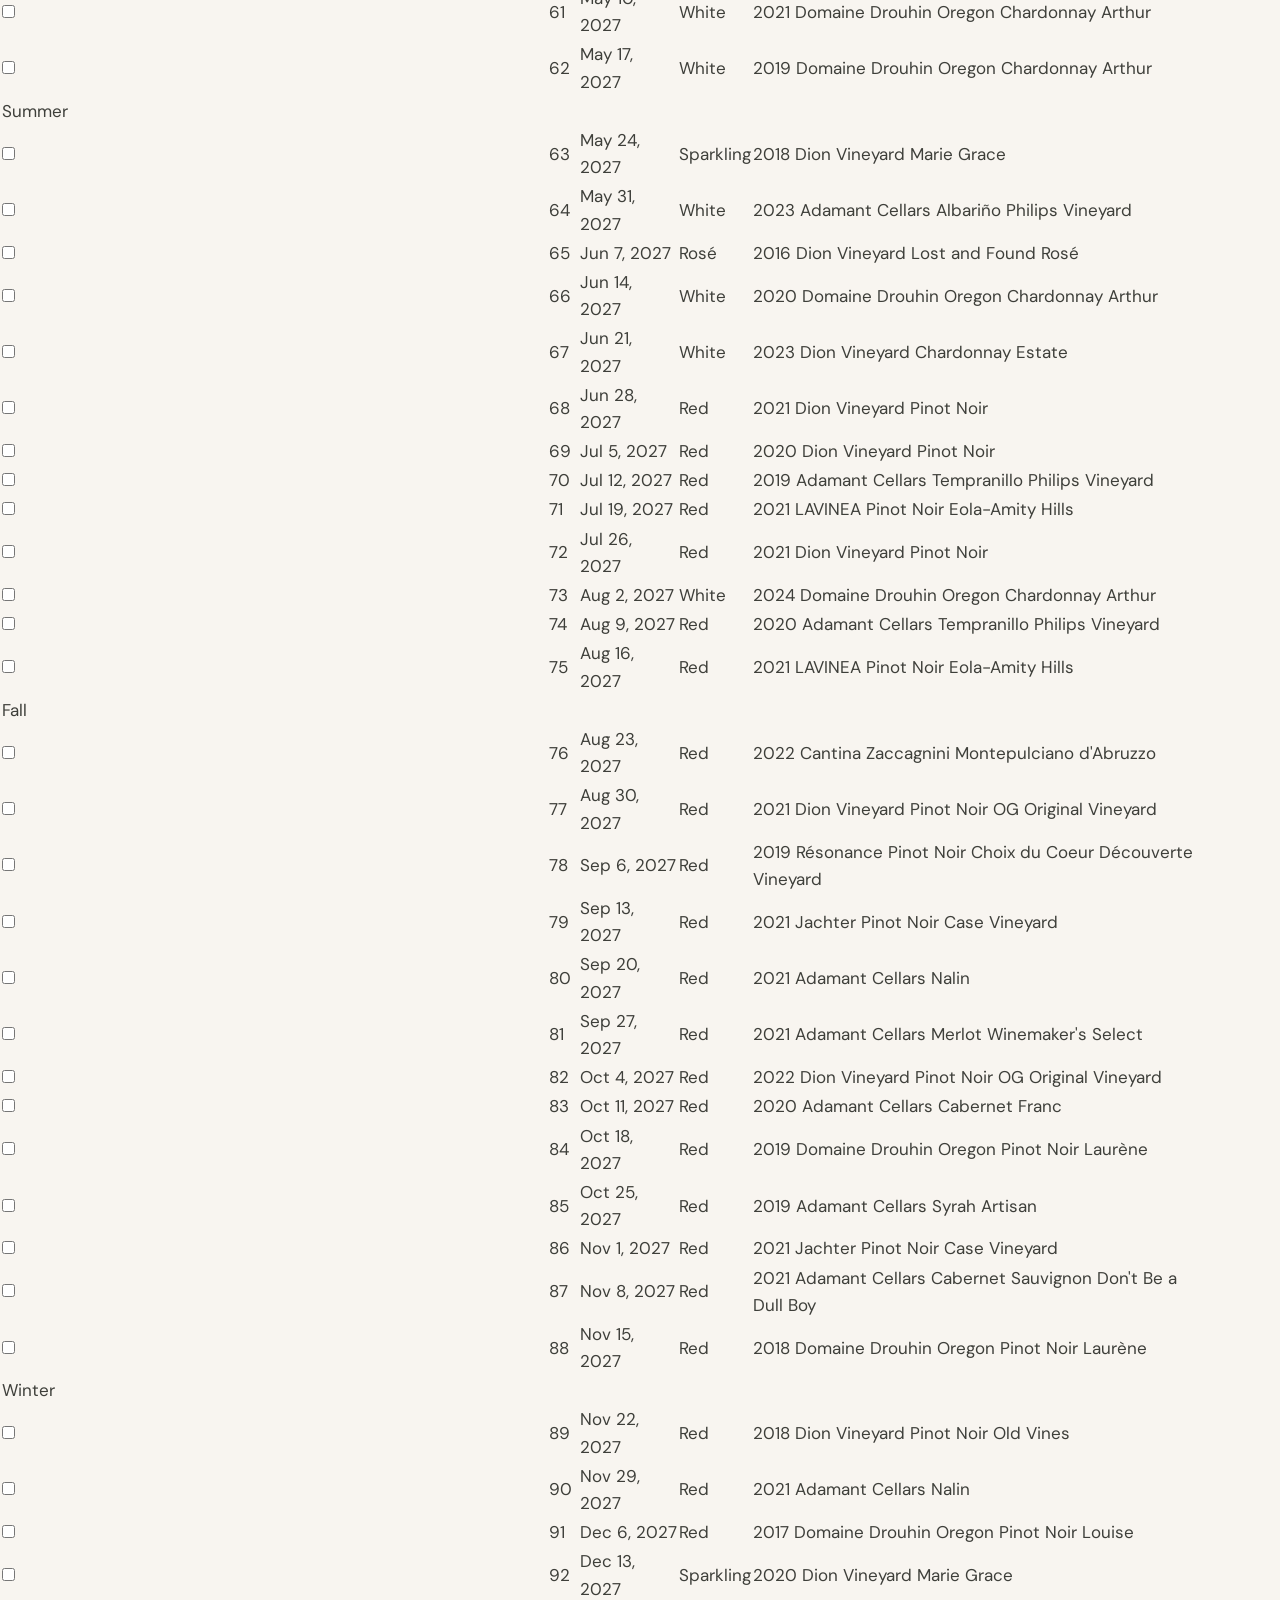
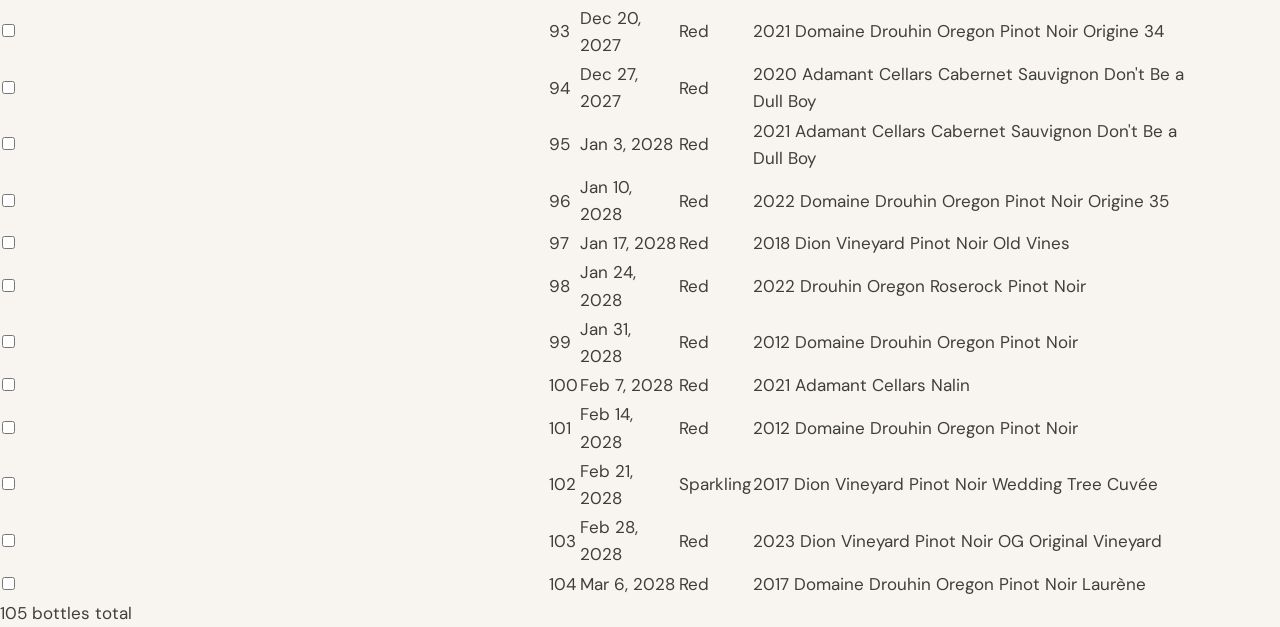
==== commit 66cf6825: "Fix pick list: deduplicate pairings against all planned wines Pairing suggestion bottles that are al" ====
--- a/site/picklist.html
+++ b/site/picklist.html
@@ -60,23 +60,42 @@
     });
   });
 
-  // Track pairing suggestions already added to avoid duplicates
+  // Build set of all planned wines (vintage|name) for dedup
+  var plannedWines = {};
+  rows.forEach(function(r) {
+    plannedWines[r.vintage + '|' + r.name] = true;
+  });
+
+  // Add pairing suggestion bottles that aren't already in the plan
   var pairingKeys = {};
-
   pairings.forEach(function(p) {
     if (!p.suggested_bottle) return;
     var sb = p.suggested_bottle;
-    var key = sb.vintage + '|' + sb.wine;
-    if (pairingKeys[key]) return;
-    pairingKeys[key] = true;
+    var wineKey = sb.vintage + '|' + sb.wine;
 
+    // Skip if this wine is already planned anywhere
+    if (plannedWines[wineKey]) return;
+    // Skip duplicate suggestions
+    if (pairingKeys[wineKey]) return;
+    pairingKeys[wineKey] = true;
+
+    // Find which plan week this meal falls in
     var weekNum = '', weekDate = p.date;
-    weeks.forEach(function(w) {
-      var ws = new Date(w.date);
+    var pd = new Date(p.date + 'T12:00:00');
+    for (var wi = 0; wi < weeks.length; wi++) {
+      // Parse "Mar 16, 2026" format
+      var ws = new Date(weeks[wi].date);
       var we = new Date(ws); we.setDate(we.getDate() + 6);
-      var pd = new Date(p.date + 'T12:00:00');
-      if (pd >= ws && pd <= we) { weekNum = w.week; weekDate = w.date; }
-    });
+      if (pd >= ws && pd <= we) {
+        weekNum = weeks[wi].week;
+        weekDate = weeks[wi].date;
+        break;
+      }
+    }
+    if (!weekNum && weeks.length > 0) {
+      weekNum = weeks[0].week;
+      weekDate = weeks[0].date;
+    }
 
     var badge = (sb.type || 'Red').toLowerCase().replace('rosé', 'rose');
     rows.push({
@@ -86,7 +105,14 @@
     });
   });
 
-  rows.sort(function(a, b) { return (a.week || 999) - (b.week || 999); });
+  // Sort by week, then planned before pairing
+  rows.sort(function(a, b) {
+    var wDiff = (a.week || 999) - (b.week || 999);
+    if (wDiff !== 0) return wDiff;
+    if (a.type === 'planned' && b.type === 'pairing') return -1;
+    if (a.type === 'pairing' && b.type === 'planned') return 1;
+    return 0;
+  });
 
   var seasonNames = { spring: 'Spring', summer: 'Summer', fall: 'Fall', winter: 'Winter' };
 
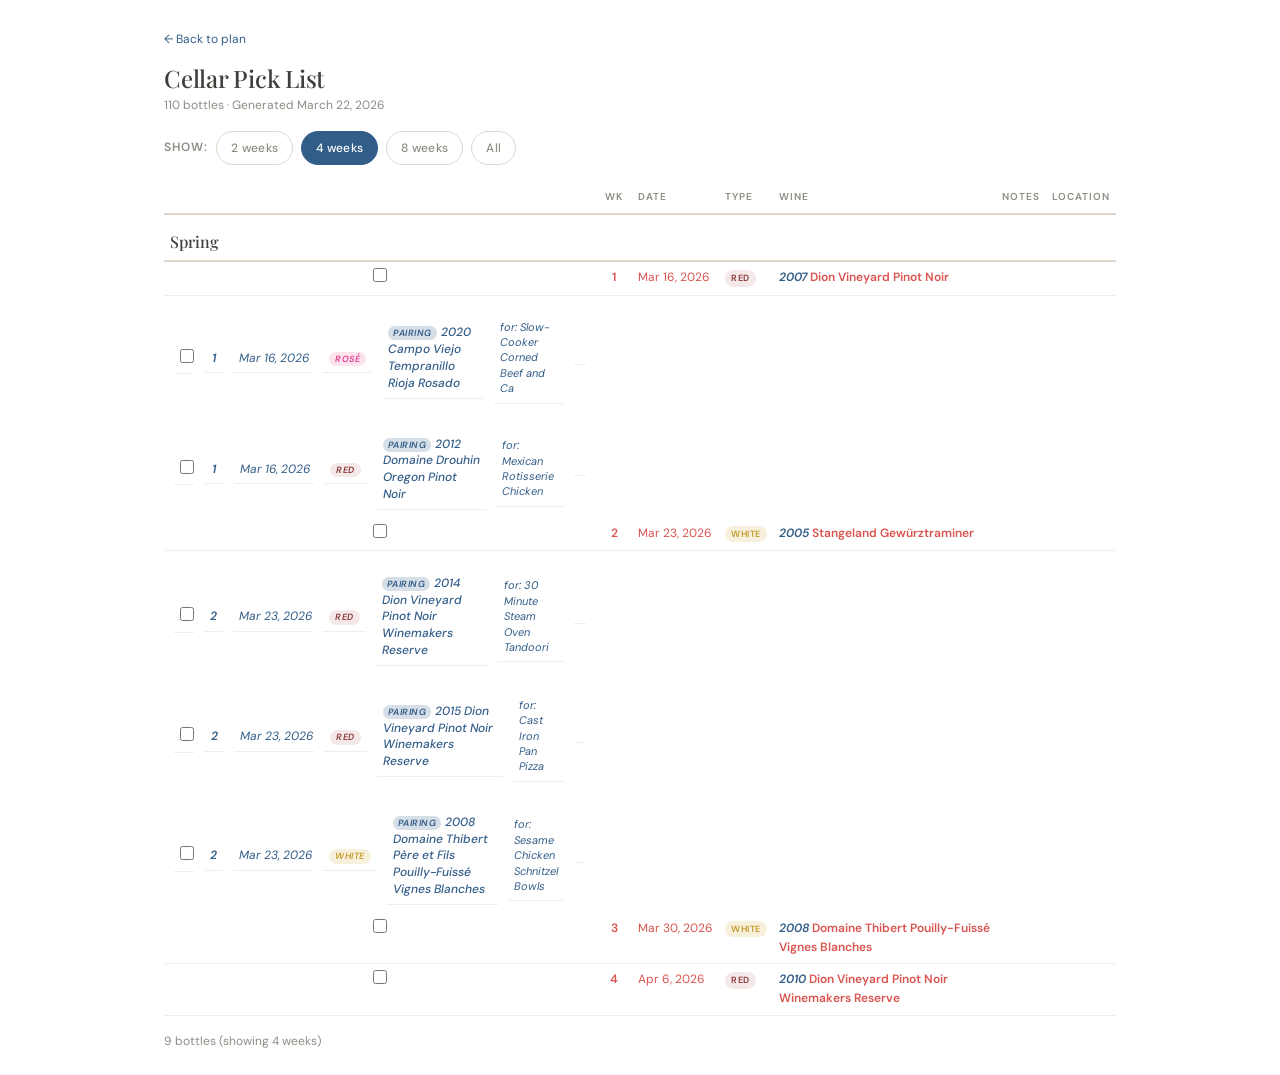
==== commit 512c7e9a: "Pick list: week range filter, pairing context, smart dedup - Add 2/4/8/All week filter buttons (defa" ====
--- a/site/picklist.html
+++ b/site/picklist.html
@@ -15,6 +15,14 @@
 <h1>Cellar Pick List</h1>
 <div class="subtitle" id="subtitle">Loading...</div>
 
+<div class="week-filter" id="week-filter">
+  <span class="filter-label">Show:</span>
+  <button class="filter-btn" onclick="setRange(2, this)">2 weeks</button>
+  <button class="filter-btn" onclick="setRange(4, this)">4 weeks</button>
+  <button class="filter-btn" onclick="setRange(8, this)">8 weeks</button>
+  <button class="filter-btn active" onclick="setRange(0, this)">All</button>
+</div>
+
 <table>
   <thead>
     <tr>
@@ -23,6 +31,7 @@
       <th class="date-col">Date</th>
       <th>Type</th>
       <th>Wine</th>
+      <th>Notes</th>
       <th>Location</th>
     </tr>
   </thead>
@@ -33,57 +42,158 @@
 <div class="total" id="total"></div>
 
 <script>
+var allRows = [];
+var currentRange = 0; // 0 = all
+
+function setRange(weeks, btn) {
+  currentRange = weeks;
+  document.querySelectorAll('.week-filter .filter-btn').forEach(function(b) {
+    b.classList.remove('active');
+  });
+  btn.classList.add('active');
+  renderPickList();
+}
+
+function renderPickList() {
+  var body = document.getElementById('picklist-body');
+  body.textContent = '';
+  var currentSeason = '';
+  var totalBottles = 0;
+  var seasonNames = { spring: 'Spring', summer: 'Summer', fall: 'Fall', winter: 'Winter' };
+
+  var filtered = allRows;
+  if (currentRange > 0) {
+    var minWeek = Math.min.apply(null, allRows.filter(function(r) { return r.week; }).map(function(r) { return r.week; }));
+    var maxWeek = minWeek + currentRange - 1;
+    filtered = allRows.filter(function(r) { return r.week && r.week <= maxWeek; });
+  }
+
+  // Within the displayed range, skip pairing bottles that are also planned in this range
+  var plannedInRange = {};
+  filtered.forEach(function(r) {
+    if (r.type === 'planned') plannedInRange[r.vintage + '|' + r.name] = true;
+  });
+  filtered = filtered.filter(function(r) {
+    if (r.type === 'pairing' && plannedInRange[r.vintage + '|' + r.name]) return false;
+    return true;
+  });
+
+  filtered.forEach(function(r) {
+    if (r.type === 'planned' && r.season && r.season !== currentSeason) {
+      currentSeason = r.season;
+      var headerRow = document.createElement('tr');
+      headerRow.className = 'section-header';
+      var headerCell = document.createElement('td');
+      headerCell.colSpan = 7;
+      headerCell.textContent = seasonNames[r.season] || r.season;
+      headerRow.appendChild(headerCell);
+      body.appendChild(headerRow);
+    }
+
+    var tr = document.createElement('tr');
+    if (r.urgent) tr.className = 'urgent-row';
+    if (r.type === 'pairing') tr.className = 'pairing-row';
+
+    var typeLabel = r.badge === 'rose' ? 'Rosé' : r.badge.charAt(0).toUpperCase() + r.badge.slice(1);
+
+    // Checkbox
+    var tdCheck = document.createElement('td');
+    tdCheck.className = 'check';
+    var cb = document.createElement('input');
+    cb.type = 'checkbox';
+    tdCheck.appendChild(cb);
+    tr.appendChild(tdCheck);
+
+    // Week
+    var tdWk = document.createElement('td');
+    tdWk.className = 'wk';
+    tdWk.textContent = r.week || '';
+    tr.appendChild(tdWk);
+
+    // Date
+    var tdDate = document.createElement('td');
+    tdDate.className = 'date-col';
+    tdDate.textContent = r.date || '';
+    tr.appendChild(tdDate);
+
+    // Type badge
+    var tdType = document.createElement('td');
+    var badgeEl = document.createElement('span');
+    badgeEl.className = 'type-badge type-' + r.badge;
+    badgeEl.textContent = typeLabel;
+    tdType.appendChild(badgeEl);
+    tr.appendChild(tdType);
+
+    // Wine name
+    var tdWine = document.createElement('td');
+    tdWine.className = 'wine-col';
+    if (r.type === 'pairing') {
+      var pLabel = document.createElement('span');
+      pLabel.className = 'pairing-label';
+      pLabel.textContent = 'Pairing';
+      tdWine.appendChild(pLabel);
+    }
+    var vSpan = document.createElement('span');
+    vSpan.className = 'vintage';
+    vSpan.textContent = r.vintage;
+    tdWine.appendChild(vSpan);
+    tdWine.appendChild(document.createTextNode(' ' + r.name));
+    tr.appendChild(tdWine);
+
+    // Notes (pairing context or occasion)
+    var tdNotes = document.createElement('td');
+    tdNotes.className = 'notes-col';
+    tdNotes.textContent = r.notes || '';
+    tr.appendChild(tdNotes);
+
+    // Location
+    var tdLoc = document.createElement('td');
+    tdLoc.className = 'loc';
+    tdLoc.textContent = r.location;
+    tr.appendChild(tdLoc);
+
+    body.appendChild(tr);
+    totalBottles++;
+  });
+
+  document.getElementById('total').textContent = totalBottles + ' bottles' +
+    (currentRange > 0 ? ' (showing ' + currentRange + ' weeks)' : ' total');
+}
+
+// Load data
 Promise.all([
   fetch('plan.json').then(function(r) { return r.json(); }),
-  fetch('pairing_suggestions.json').then(function(r) { return r.json(); }).catch(function() { return { suggestions: [] }; }),
-  fetch('report.json').then(function(r) { return r.json(); }).catch(function() { return {}; })
+  fetch('pairing_suggestions.json').then(function(r) { return r.json(); }).catch(function() { return { suggestions: [] }; })
 ]).then(function(results) {
   var plan = results[0];
   var pairings = (results[1] && results[1].suggestions) || [];
-  var report = results[2] || {};
   var weeks = plan.allWeeks;
-  var body = document.getElementById('picklist-body');
-  var currentSeason = '';
-  var totalBottles = 0;
-
-  // Build location index from report's inventory data if available
-  // (report.json doesn't have location, so we'll leave it empty for now
-  //  — location data will be added when generate_plan includes it)
-
-  var rows = [];
-
+
+  // Build planned rows
   weeks.forEach(function(w) {
-    rows.push({
+    allRows.push({
       week: w.week, date: w.date, vintage: w.vintage, name: w.name,
       badge: w.badge, urgent: w.urgent, season: w.season, type: 'planned',
-      location: w.location || ''
+      location: w.location || '',
+      notes: w.occasion || ''
     });
   });
 
-  // Build set of all planned wines (vintage|name) for dedup
-  var plannedWines = {};
-  rows.forEach(function(r) {
-    plannedWines[r.vintage + '|' + r.name] = true;
-  });
-
-  // Add pairing suggestion bottles that aren't already in the plan
+  // Add all pairing suggestions (dedup happens at render time within displayed range)
   var pairingKeys = {};
   pairings.forEach(function(p) {
     if (!p.suggested_bottle) return;
     var sb = p.suggested_bottle;
     var wineKey = sb.vintage + '|' + sb.wine;
 
-    // Skip if this wine is already planned anywhere
-    if (plannedWines[wineKey]) return;
     // Skip duplicate suggestions
     if (pairingKeys[wineKey]) return;
     pairingKeys[wineKey] = true;
 
-    // Find which plan week this meal falls in
+    // Find week
     var weekNum = '', weekDate = p.date;
     var pd = new Date(p.date + 'T12:00:00');
     for (var wi = 0; wi < weeks.length; wi++) {
-      // Parse "Mar 16, 2026" format
       var ws = new Date(weeks[wi].date);
       var we = new Date(ws); we.setDate(we.getDate() + 6);
       if (pd >= ws && pd <= we) {
@@ -98,15 +208,16 @@
     }
 
     var badge = (sb.type || 'Red').toLowerCase().replace('rosé', 'rose');
-    rows.push({
+    allRows.push({
       week: weekNum, date: weekDate, vintage: String(sb.vintage), name: sb.wine,
       badge: badge, urgent: false, season: '', type: 'pairing',
-      location: sb.location || ''
+      location: sb.location || '',
+      notes: 'for: ' + p.meal.split('\n')[0].substring(0, 30)
     });
   });
 
-  // Sort by week, then planned before pairing
-  rows.sort(function(a, b) {
+  // Sort: week asc, planned before pairing
+  allRows.sort(function(a, b) {
     var wDiff = (a.week || 999) - (b.week || 999);
     if (wDiff !== 0) return wDiff;
     if (a.type === 'planned' && b.type === 'pairing') return -1;
@@ -114,77 +225,14 @@
     return 0;
   });
 
-  var seasonNames = { spring: 'Spring', summer: 'Summer', fall: 'Fall', winter: 'Winter' };
-
-  rows.forEach(function(r) {
-    if (r.type === 'planned' && r.season !== currentSeason) {
-      currentSeason = r.season;
-      var headerRow = document.createElement('tr');
-      headerRow.className = 'section-header';
-      var headerCell = document.createElement('td');
-      headerCell.colSpan = 6;
-      headerCell.textContent = seasonNames[r.season] || r.season;
-      headerRow.appendChild(headerCell);
-      body.appendChild(headerRow);
-    }
-
-    var tr = document.createElement('tr');
-    if (r.urgent) tr.className = 'urgent-row';
-    if (r.type === 'pairing') tr.className = 'pairing-row';
-
-    var typeLabel = r.badge === 'rose' ? 'Rosé' : r.badge.charAt(0).toUpperCase() + r.badge.slice(1);
-
-    var tdCheck = document.createElement('td');
-    tdCheck.className = 'check';
-    var cb = document.createElement('input');
-    cb.type = 'checkbox';
-    tdCheck.appendChild(cb);
-    tr.appendChild(tdCheck);
-
-    var tdWk = document.createElement('td');
-    tdWk.className = 'wk';
-    tdWk.textContent = r.week || '';
-    tr.appendChild(tdWk);
-
-    var tdDate = document.createElement('td');
-    tdDate.className = 'date-col';
-    tdDate.textContent = r.date || '';
-    tr.appendChild(tdDate);
-
-    var tdType = document.createElement('td');
-    var badgeEl = document.createElement('span');
-    badgeEl.className = 'type-badge type-' + r.badge;
-    badgeEl.textContent = typeLabel;
-    tdType.appendChild(badgeEl);
-    tr.appendChild(tdType);
-
-    var tdWine = document.createElement('td');
-    tdWine.className = 'wine-col';
-    if (r.type === 'pairing') {
-      var pLabel = document.createElement('span');
-      pLabel.className = 'pairing-label';
-      pLabel.textContent = 'Pairing';
-      tdWine.appendChild(pLabel);
-    }
-    var vSpan = document.createElement('span');
-    vSpan.className = 'vintage';
-    vSpan.textContent = r.vintage;
-    tdWine.appendChild(vSpan);
-    tdWine.appendChild(document.createTextNode(' ' + r.name));
-    tr.appendChild(tdWine);
-
-    var tdLoc = document.createElement('td');
-    tdLoc.className = 'loc';
-    tdLoc.textContent = r.location;
-    tr.appendChild(tdLoc);
-
-    body.appendChild(tr);
-    totalBottles++;
-  });
-
   document.getElementById('subtitle').textContent =
-    totalBottles + ' bottles \u00b7 Generated ' + (plan.changelog ? plan.changelog.date : 'today');
-  document.getElementById('total').textContent = totalBottles + ' bottles total';
+    allRows.length + ' bottles · Generated ' + (plan.changelog ? plan.changelog.date : 'today');
+
+  // Default to 4 weeks
+  currentRange = 4;
+  document.querySelectorAll('.week-filter .filter-btn').forEach(function(b) { b.classList.remove('active'); });
+  document.querySelectorAll('.week-filter .filter-btn')[1].classList.add('active');
+  renderPickList();
 });
 </script>
 </body>
--- a/site/picklist.css
+++ b/site/picklist.css
@@ -0,0 +1,148 @@
+/* Pick List — print-optimized cellar report */
+
+.picklist-page {
+  background: white;
+  padding: 24px;
+  max-width: 1000px;
+  margin: 0 auto;
+}
+
+.week-filter {
+  display: flex;
+  align-items: center;
+  gap: 8px;
+  margin-bottom: 16px;
+}
+
+.filter-label {
+  font-size: 12px;
+  font-weight: 600;
+  color: var(--muted);
+  text-transform: uppercase;
+  letter-spacing: 1px;
+}
+
+.notes-col {
+  font-size: 11px;
+  color: var(--muted);
+  font-style: italic;
+  max-width: 150px;
+}
+
+.picklist-page h1 {
+  font-size: 1.5rem;
+  margin-bottom: 4px;
+}
+
+.subtitle {
+  font-size: 12px;
+  color: var(--muted);
+  margin-bottom: 16px;
+}
+
+.back-link {
+  display: inline-block;
+  margin-bottom: 16px;
+  font-size: 12px;
+  color: var(--accent);
+  text-decoration: none;
+}
+
+.back-link:hover { text-decoration: underline; }
+
+/* Table */
+table {
+  width: 100%;
+  border-collapse: collapse;
+  font-size: 12px;
+}
+
+thead th {
+  text-align: left;
+  font-size: 10px;
+  font-weight: 600;
+  letter-spacing: 1px;
+  text-transform: uppercase;
+  color: var(--muted);
+  padding: 8px 6px;
+  border-bottom: 2px solid var(--border);
+  white-space: nowrap;
+}
+
+tbody td {
+  padding: 6px;
+  border-bottom: 1px solid #eee;
+  vertical-align: top;
+}
+
+tbody tr:hover { background: #faf8f5; }
+
+.check { width: 20px; text-align: center; }
+.check input { width: 14px; height: 14px; cursor: pointer; }
+
+.wk { width: 36px; font-weight: 600; color: var(--muted); text-align: center; }
+.date-col { width: 80px; white-space: nowrap; color: var(--muted); }
+
+.wine-col { font-weight: 500; }
+.wine-col .vintage { color: var(--accent); font-style: italic; }
+
+.type-badge {
+  display: inline-block;
+  font-size: 9px;
+  font-weight: 600;
+  letter-spacing: 0.5px;
+  text-transform: uppercase;
+  padding: 1px 6px;
+  border-radius: 100px;
+}
+
+.type-red { background: #f5e8e8; color: #8b3a3a; }
+.type-white { background: #f7f0dc; color: #c49b2a; }
+.type-rose { background: #fce4ef; color: #e83e8c; }
+.type-sparkling { background: #e8f5fb; color: #29abe0; }
+
+.loc { font-size: 11px; color: var(--muted); }
+
+.urgent-row td { color: var(--urgent); }
+.urgent-row .wine-col { font-weight: 600; }
+
+.pairing-row td { color: var(--accent); font-style: italic; }
+
+.pairing-label {
+  font-size: 9px;
+  font-weight: 600;
+  letter-spacing: 0.5px;
+  text-transform: uppercase;
+  color: var(--accent);
+  background: var(--accent-light);
+  padding: 1px 5px;
+  border-radius: 100px;
+  margin-right: 4px;
+}
+
+.section-header td {
+  padding: 14px 6px 6px;
+  font-family: 'Playfair Display', serif;
+  font-size: 1rem;
+  font-weight: 500;
+  color: var(--text);
+  border-bottom: 2px solid var(--border);
+}
+
+.total {
+  margin-top: 16px;
+  font-size: 12px;
+  color: var(--muted);
+}
+
+/* Print styles */
+@media print {
+  .picklist-page { padding: 12px; }
+  .back-link, .week-filter { display: none; }
+  table { font-size: 10px; }
+  thead th { font-size: 9px; }
+  tbody td { padding: 4px; }
+  .check input { width: 12px; height: 12px; }
+  .section-header td { padding: 10px 4px 4px; font-size: 0.9rem; }
+  tbody tr:hover { background: none; }
+}
